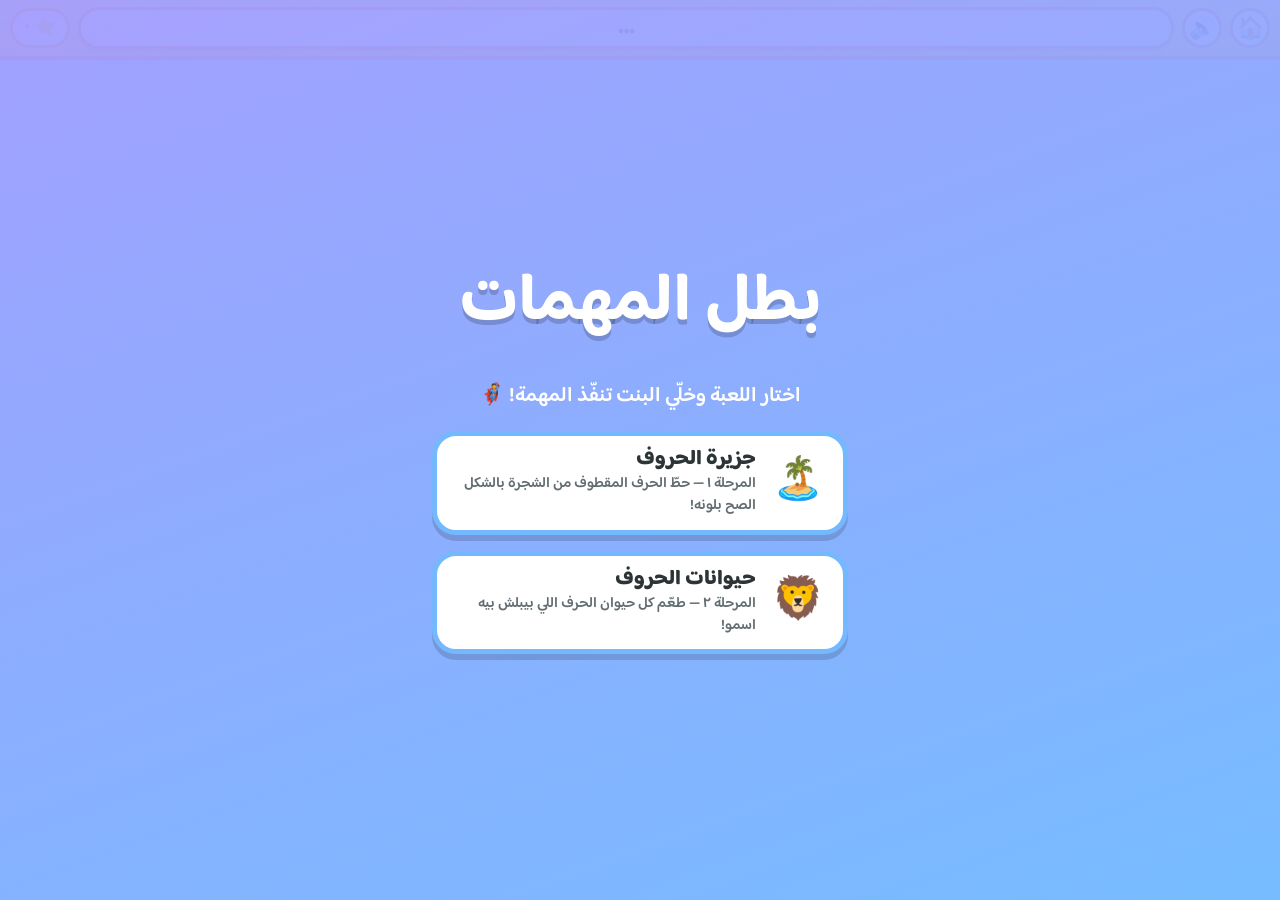
==== index.html @ 6ea1db7a "Mission Hero - first online deploy" ====
<!DOCTYPE html>
<html lang="ar" dir="rtl">
<head>
  <meta charset="UTF-8" />
  <meta name="viewport" content="width=device-width, initial-scale=1, maximum-scale=1, user-scalable=no, viewport-fit=cover" />
  <title>بطل المهمات — ألعاب تعليمية</title>
  <link rel="preconnect" href="https://fonts.googleapis.com" />
  <link rel="preconnect" href="https://fonts.gstatic.com" crossorigin />
  <link href="https://fonts.googleapis.com/css2?family=Baloo+Bhaijaan+2:wght@500;700;800&display=swap" rel="stylesheet" />
  <link rel="stylesheet" href="style.css" />
</head>
<body>
  <div id="app">
    <div id="hud">
      <button id="btn-home" title="قائمة الألعاب">🏠</button>
      <button id="btn-audio" title="أعد سماع المهمة">🔊</button>
      <div id="mission-banner">…</div>
      <div id="stars">⭐ <span id="star-count">٠</span></div>
    </div>

    <div id="scene3d"></div>

    <div id="start-screen">
      <h1>بطل المهمات</h1>
      <p>اختار اللعبة وخلّي البنت تنفّذ المهمة! 🦸</p>
      <div id="menu-games"></div>
    </div>

    <div id="finale">
      <div class="card">
        <div class="trophy">🏆</div>
        <h2>أكملت كل المهمات!</h2>
        <p>أنت بطل حقيقي!</p>
        <button id="btn-again">العب من جديد</button>
      </div>
    </div>

    <canvas id="confetti"></canvas>
  </div>
  <script type="module" src="core.js"></script>
</body>
</html>
---- style.css ----
* { margin: 0; padding: 0; box-sizing: border-box; -webkit-tap-highlight-color: transparent; }
html, body { height: 100%; }
body {
  font-family: 'Baloo Bhaijaan 2', 'Segoe UI', system-ui, sans-serif;
  overflow: hidden; user-select: none; touch-action: manipulation; background: #9be7ff;
}
#app { position: fixed; inset: 0; display: flex; flex-direction: column; }

/* ===== الشريط العلوي ===== */
#hud { z-index: 5; display: flex; align-items: center; gap: .5rem; padding: .45rem .6rem;
  background: linear-gradient(#ffeaa7, #fdcb6e); border-bottom: 4px solid #e17055; }
#btn-home, #btn-audio { flex: none; width: 2.5rem; height: 2.5rem; font-size: 1.35rem; line-height: 1;
  border-radius: 50%; background: #fff; border: 3px solid #e17055; cursor: pointer; padding: 0; }
#mission-banner { flex: 1; min-width: 0; background: #fff; border: 3px solid #e17055; border-radius: 999px;
  padding: .1rem 1rem; text-align: center; font-weight: 800; color: #2d3436;
  font-size: clamp(.95rem, 4vw, 1.5rem); box-shadow: 0 3px 0 rgba(0,0,0,.12); line-height: 1.35; }
#stars { flex: none; background: #fff; border: 3px solid #f39c12; border-radius: 999px;
  padding: .1rem .7rem; font-weight: 800; font-size: 1.1rem; color: #e67e22; white-space: nowrap; }

/* ===== مشهد الـ 3D ===== */
#scene3d { position: relative; flex: 1; overflow: hidden; }
#scene3d canvas { display: block; width: 100%; height: 100%; touch-action: none; }

/* ===== شاشة البداية والنهاية ===== */
#start-screen { position: absolute; inset: 0; z-index: 20; padding: 1.5rem;
  display: flex; flex-direction: column; align-items: center; justify-content: center; gap: 1.1rem;
  text-align: center; background: linear-gradient(160deg, rgba(162,155,254,.94), rgba(116,185,255,.94)); }
#start-screen h1 { color: #fff; font-size: clamp(2.4rem, 10vw, 4.2rem); text-shadow: 0 5px 0 rgba(0,0,0,.18); }
#start-screen p  { color: #fff; font-size: clamp(1rem, 4vw, 1.3rem); font-weight: 600; max-width: 30rem; }

/* قائمة الألعاب */
#menu-games { display: flex; flex-direction: column; gap: 1rem; width: min(92vw, 26rem); }
.game-card { font-family: inherit; cursor: pointer; display: flex; align-items: center; gap: 1rem;
  background: #fff; border: 5px solid #74b9ff; border-radius: 24px; padding: .7rem 1.2rem;
  box-shadow: 0 6px 0 rgba(0,0,0,.15); text-align: right; }
.game-card .emoji { font-size: 2.6rem; flex: none; }
.game-card .t { font-size: 1.3rem; font-weight: 800; color: #2d3436; line-height: 1.2; }
.game-card .d { font-size: .92rem; color: #636e72; font-weight: 600; line-height: 1.3; }
.game-card:active { transform: translateY(3px); box-shadow: 0 3px 0 rgba(0,0,0,.15); }
#btn-start { font-family: inherit; font-weight: 800; cursor: pointer;
  font-size: clamp(1.5rem, 6vw, 2.3rem); color: #2d3436; background: #ffeaa7;
  border: 5px solid #fff; border-radius: 999px; padding: .4rem 2.4rem;
  box-shadow: 0 8px 0 rgba(0,0,0,.18); }
#btn-start:active { transform: translateY(4px); box-shadow: 0 4px 0 rgba(0,0,0,.18); }

#finale { position: absolute; inset: 0; z-index: 25; display: none;
  align-items: center; justify-content: center; background: rgba(45,52,54,.55); }
#finale.show { display: flex; }
#finale .card { background: #fff; border-radius: 28px; padding: 2rem 2.6rem; text-align: center;
  border: 5px solid #fdcb6e; animation: pop-in .4s; }
#finale .trophy { font-size: 4rem; }
#finale h2 { color: #2d3436; margin: .4rem 0; }
#finale p { color: #636e72; margin-bottom: 1rem; }
#btn-again { font-family: inherit; font-weight: 800; cursor: pointer; font-size: 1.3rem;
  color: #fff; background: #00b894; border: none; border-radius: 999px; padding: .55rem 1.8rem;
  box-shadow: 0 5px 0 #00876c; }

#confetti { position: fixed; inset: 0; z-index: 30; pointer-events: none; }

/* ===== حركات ===== */
@keyframes shake   { 0%,100% { transform: translateX(0); } 25% { transform: translateX(-7px); } 75% { transform: translateX(7px); } }
@keyframes pop-in  { from { transform: scale(0); } to { transform: scale(1); } }
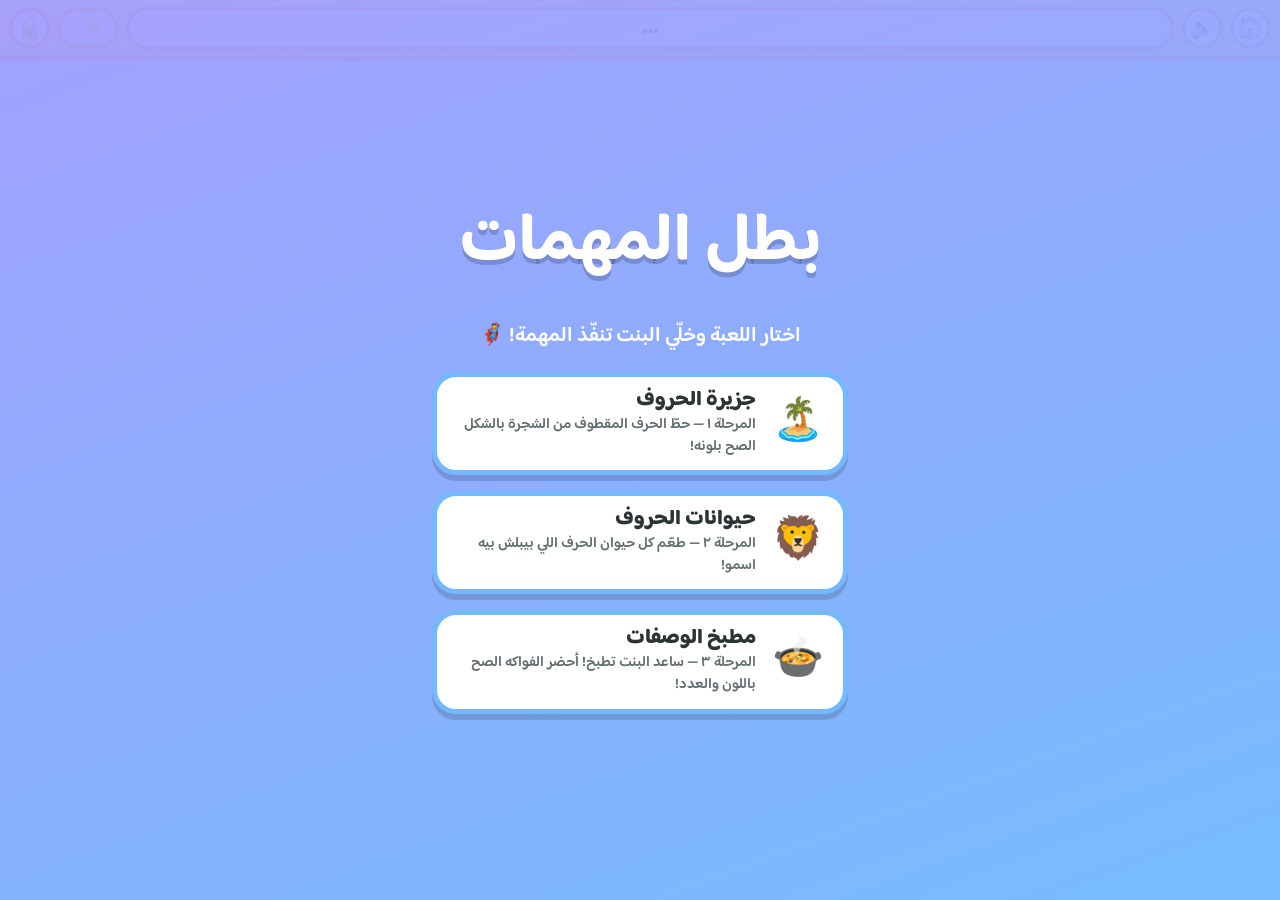
==== commit 6c5cf71f: "Stage 3 kitchen + admin voice recorder panel" ====
--- a/index.html
+++ b/index.html
@@ -16,6 +16,7 @@
       <button id="btn-audio" title="أعد سماع المهمة">🔊</button>
       <div id="mission-banner">…</div>
       <div id="stars">⭐ <span id="star-count">٠</span></div>
+      <button id="btn-admin" title="لوحة التحكم">🔒</button>
     </div>
 
     <div id="scene3d"></div>
--- a/style.css
+++ b/style.css
@@ -9,8 +9,39 @@
 /* ===== الشريط العلوي ===== */
 #hud { z-index: 5; display: flex; align-items: center; gap: .5rem; padding: .45rem .6rem;
   background: linear-gradient(#ffeaa7, #fdcb6e); border-bottom: 4px solid #e17055; }
-#btn-home, #btn-audio { flex: none; width: 2.5rem; height: 2.5rem; font-size: 1.35rem; line-height: 1;
+#btn-home, #btn-audio, #btn-admin { flex: none; width: 2.5rem; height: 2.5rem; font-size: 1.35rem; line-height: 1;
   border-radius: 50%; background: #fff; border: 3px solid #e17055; cursor: pointer; padding: 0; }
+
+/* ===== لوحة تحكم التسجيلات ===== */
+#admin { position: fixed; inset: 0; z-index: 40; display: none;
+  align-items: center; justify-content: center; background: rgba(45,52,54,.6); padding: .8rem; }
+.admin-card { background: #fff; border-radius: 22px; border: 5px solid #a29bfe;
+  width: min(96vw, 34rem); max-height: 92vh; display: flex; flex-direction: column; padding: 1rem; }
+.admin-head { display: flex; align-items: center; justify-content: space-between; margin-bottom: .5rem; }
+.admin-head b { color: #2d3436; }
+#admin-close { border: none; background: #dfe6e9; border-radius: 50%; width: 2.2rem; height: 2.2rem;
+  font-size: 1.1rem; cursor: pointer; }
+#admin-login p, .admin-note { color: #636e72; font-size: .92rem; line-height: 1.5; }
+#admin-pass { width: 60%; font-family: inherit; font-size: 1.1rem; padding: .4rem .8rem;
+  border: 3px solid #a29bfe; border-radius: 12px; }
+#admin-enter { font-family: inherit; font-weight: 800; cursor: pointer; margin-inline-start: .5rem;
+  background: #6c5ce7; color: #fff; border: none; border-radius: 12px; padding: .5rem 1.3rem; font-size: 1rem; }
+#admin-err { color: #d63031; font-weight: 700; margin-top: .4rem; min-height: 1.2rem; }
+#admin-list { overflow-y: auto; margin-top: .4rem; }
+#admin-list summary { cursor: pointer; font-weight: 800; color: #2d3436; padding: .45rem .2rem; }
+.slot-row { display: flex; align-items: center; gap: .5rem; padding: .45rem .3rem;
+  border-bottom: 1px solid #f0f3f5; }
+.slot-row.recorded { background: #eafaf1; }
+.slot-info { flex: 1; min-width: 0; display: flex; flex-direction: column; }
+.slot-info b { color: #6c5ce7; font-size: .8rem; direction: ltr; text-align: right; }
+.slot-info span { color: #2d3436; font-size: .92rem; font-weight: 600; line-height: 1.3; }
+.slot-btns { flex: none; display: flex; gap: .3rem; }
+.slot-play, .slot-rec, .slot-del { font-family: inherit; cursor: pointer; border: none;
+  border-radius: 10px; padding: .4rem .55rem; font-size: .85rem; font-weight: 800; }
+.slot-play { background: #74b9ff; color: #fff; }
+.slot-rec { background: #00b894; color: #fff; }
+.slot-rec.recording { background: #d63031; animation: pulse 1s infinite; }
+.slot-del { background: #fab1a0; color: #fff; }
 #mission-banner { flex: 1; min-width: 0; background: #fff; border: 3px solid #e17055; border-radius: 999px;
   padding: .1rem 1rem; text-align: center; font-weight: 800; color: #2d3436;
   font-size: clamp(.95rem, 4vw, 1.5rem); box-shadow: 0 3px 0 rgba(0,0,0,.12); line-height: 1.35; }
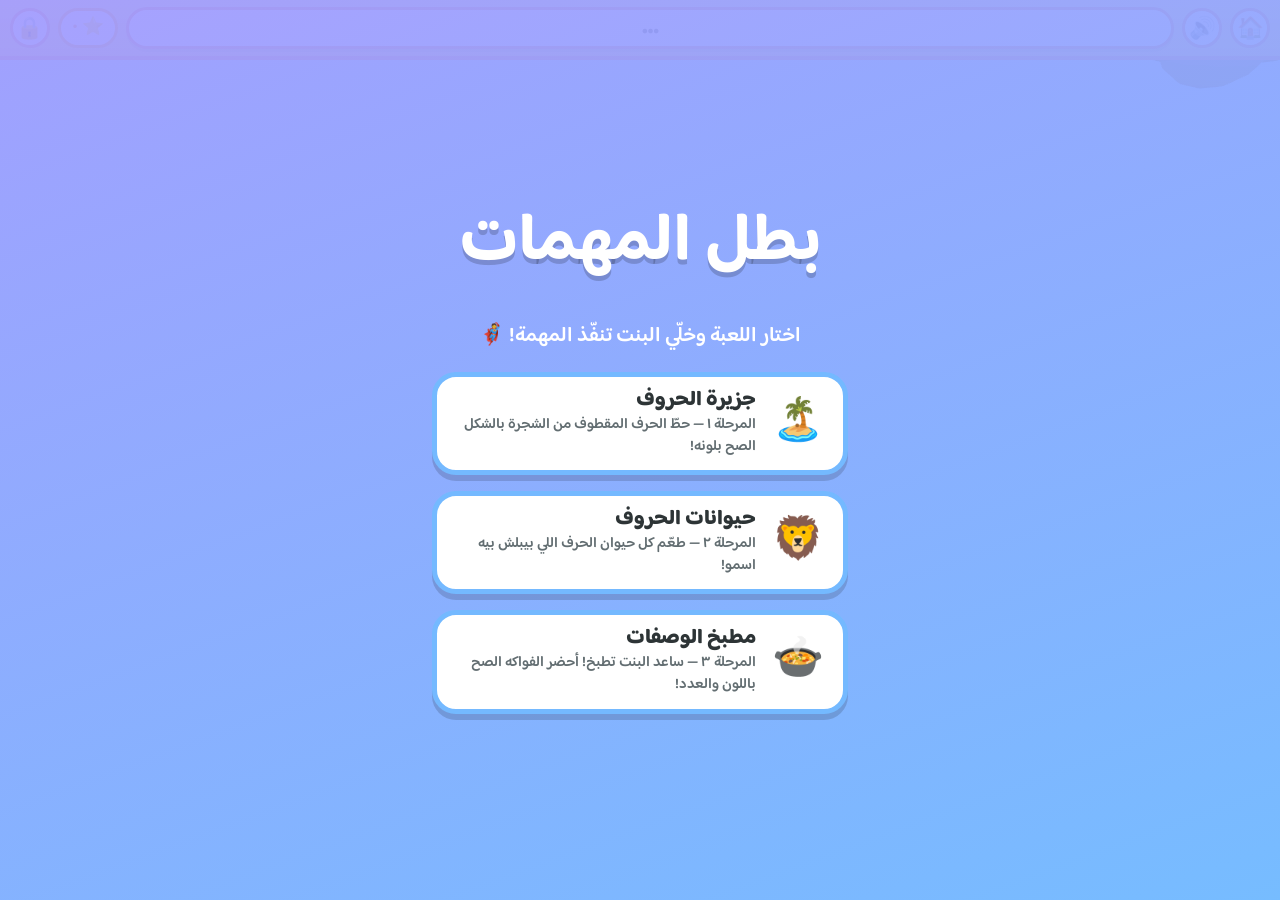
==== commit a3412733: "Cache-bust module URLs (v=3)" ====
--- a/index.html
+++ b/index.html
@@ -38,6 +38,6 @@
 
     <canvas id="confetti"></canvas>
   </div>
-  <script type="module" src="core.js"></script>
+  <script type="module" src="core.js?v=3"></script>
 </body>
 </html>
--- a/style.css
+++ b/style.css
@@ -16,7 +16,8 @@
 #admin { position: fixed; inset: 0; z-index: 40; display: none;
   align-items: center; justify-content: center; background: rgba(45,52,54,.6); padding: .8rem; }
 .admin-card { background: #fff; border-radius: 22px; border: 5px solid #a29bfe;
-  width: min(96vw, 34rem); max-height: 92vh; display: flex; flex-direction: column; padding: 1rem; }
+  width: min(96vw, 34rem); max-height: 92vh; display: flex; flex-direction: column;
+  padding: 1rem; overflow: hidden; }
 .admin-head { display: flex; align-items: center; justify-content: space-between; margin-bottom: .5rem; }
 .admin-head b { color: #2d3436; }
 #admin-close { border: none; background: #dfe6e9; border-radius: 50%; width: 2.2rem; height: 2.2rem;
@@ -27,7 +28,11 @@
 #admin-enter { font-family: inherit; font-weight: 800; cursor: pointer; margin-inline-start: .5rem;
   background: #6c5ce7; color: #fff; border: none; border-radius: 12px; padding: .5rem 1.3rem; font-size: 1rem; }
 #admin-err { color: #d63031; font-weight: 700; margin-top: .4rem; min-height: 1.2rem; }
-#admin-list { overflow-y: auto; margin-top: .4rem; }
+#admin-list { overflow-y: auto; -webkit-overflow-scrolling: touch;
+  margin-top: .4rem; max-height: calc(92vh - 10rem); }
+#admin-export { font-family: inherit; font-weight: 800; cursor: pointer; width: 100%;
+  background: #fdcb6e; color: #2d3436; border: none; border-radius: 12px;
+  padding: .55rem; font-size: 1rem; margin-bottom: .2rem; }
 #admin-list summary { cursor: pointer; font-weight: 800; color: #2d3436; padding: .45rem .2rem; }
 .slot-row { display: flex; align-items: center; gap: .5rem; padding: .45rem .3rem;
   border-bottom: 1px solid #f0f3f5; }
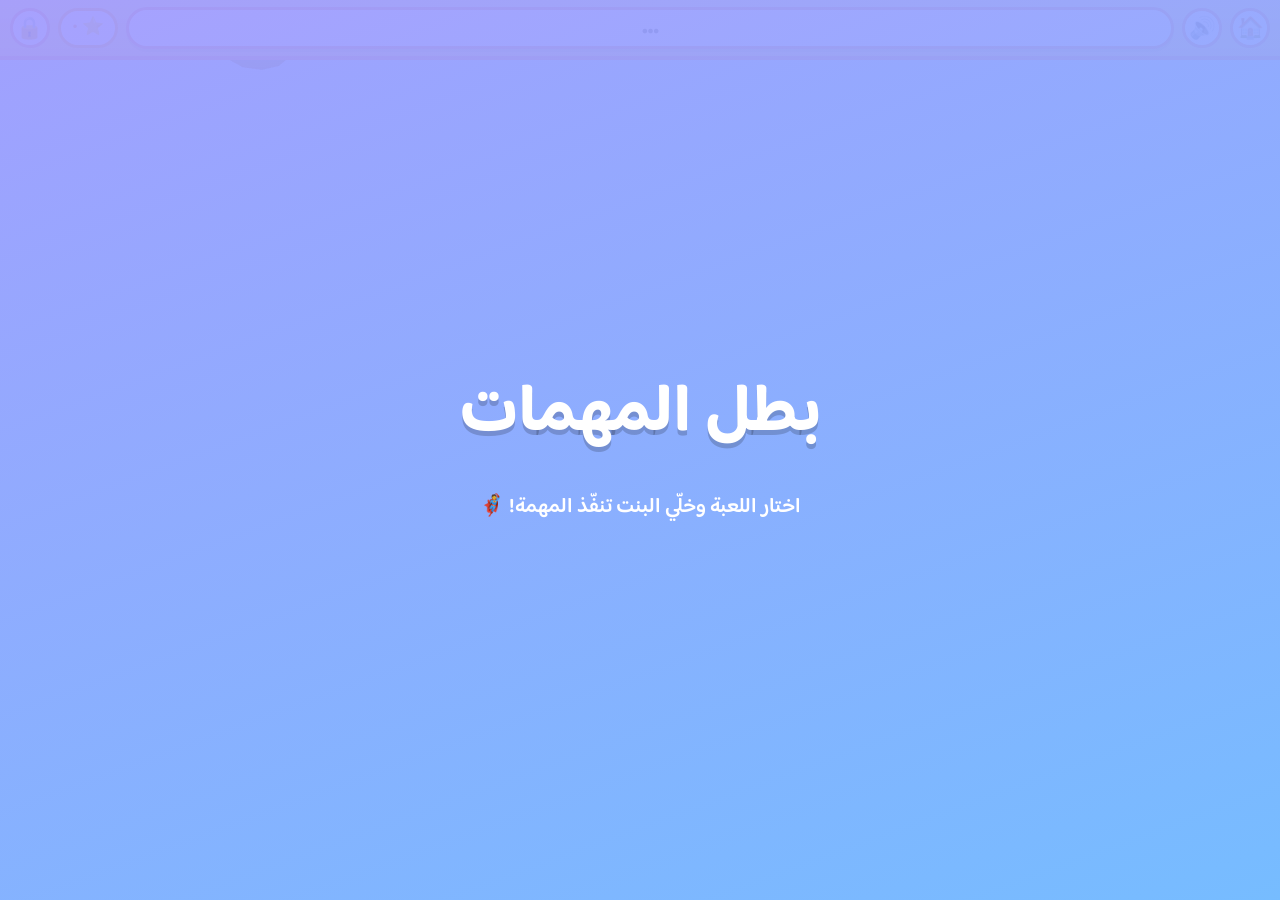
==== commit 1db76cf9: "Fix admin list freeze: single indexeddb pass + cached connection (v4)" ====
--- a/index.html
+++ b/index.html
@@ -38,6 +38,6 @@
 
     <canvas id="confetti"></canvas>
   </div>
-  <script type="module" src="core.js?v=3"></script>
+  <script type="module" src="core.js?v=4"></script>
 </body>
 </html>
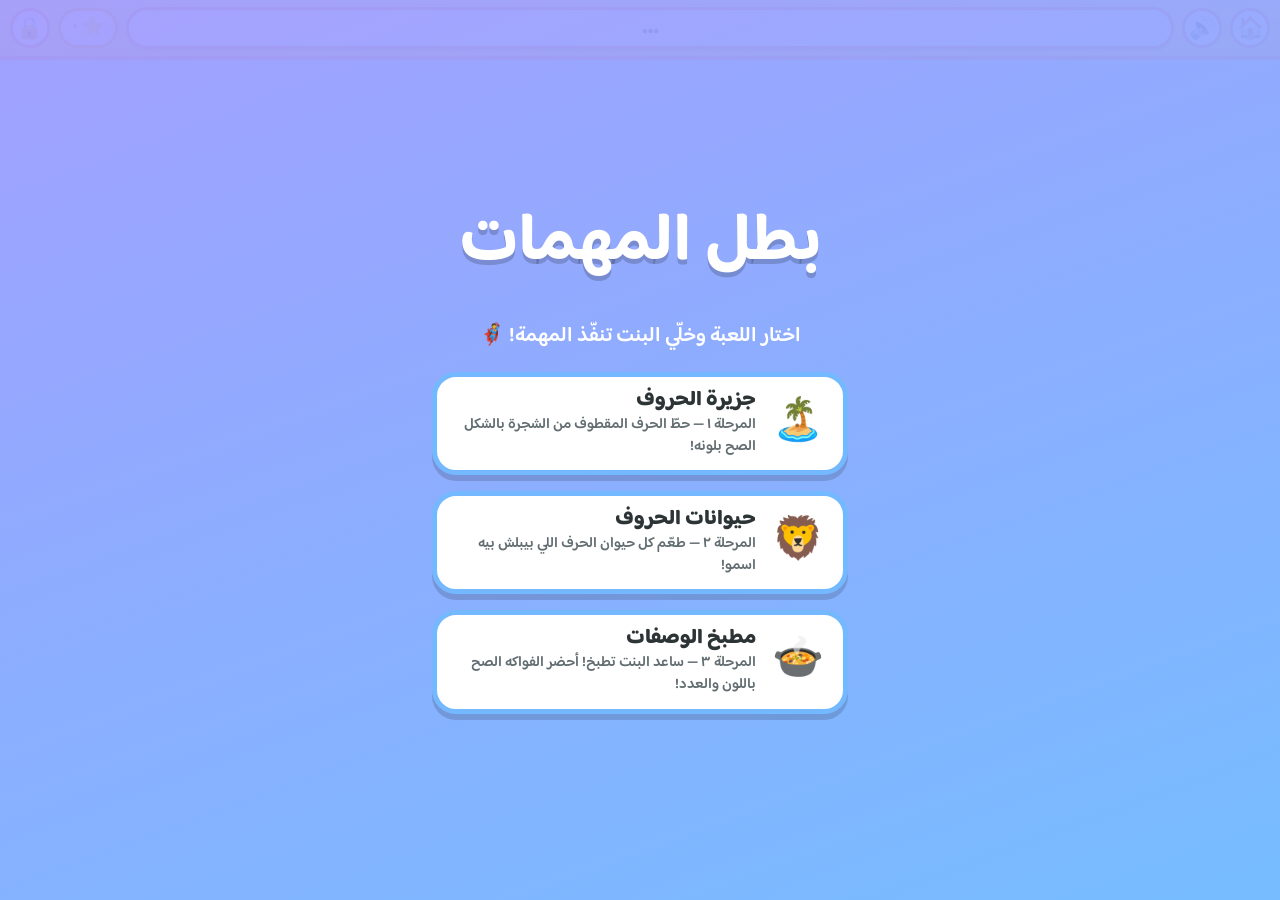
==== commit 61d76d2f: "Portrait camera framing, inset() compat, full-width login, backdrop close (v5)" ====
--- a/index.html
+++ b/index.html
@@ -38,6 +38,6 @@
 
     <canvas id="confetti"></canvas>
   </div>
-  <script type="module" src="core.js?v=4"></script>
+  <script type="module" src="core.js?v=5"></script>
 </body>
 </html>
--- a/style.css
+++ b/style.css
@@ -4,7 +4,7 @@
   font-family: 'Baloo Bhaijaan 2', 'Segoe UI', system-ui, sans-serif;
   overflow: hidden; user-select: none; touch-action: manipulation; background: #9be7ff;
 }
-#app { position: fixed; inset: 0; display: flex; flex-direction: column; }
+#app { position: fixed; top: 0; left: 0; right: 0; bottom: 0; display: flex; flex-direction: column; }
 
 /* ===== الشريط العلوي ===== */
 #hud { z-index: 5; display: flex; align-items: center; gap: .5rem; padding: .45rem .6rem;
@@ -13,7 +13,7 @@
   border-radius: 50%; background: #fff; border: 3px solid #e17055; cursor: pointer; padding: 0; }
 
 /* ===== لوحة تحكم التسجيلات ===== */
-#admin { position: fixed; inset: 0; z-index: 40; display: none;
+#admin { position: fixed; top: 0; left: 0; right: 0; bottom: 0; z-index: 40; display: none;
   align-items: center; justify-content: center; background: rgba(45,52,54,.6); padding: .8rem; }
 .admin-card { background: #fff; border-radius: 22px; border: 5px solid #a29bfe;
   width: min(96vw, 34rem); max-height: 92vh; display: flex; flex-direction: column;
@@ -22,11 +22,14 @@
 .admin-head b { color: #2d3436; }
 #admin-close { border: none; background: #dfe6e9; border-radius: 50%; width: 2.2rem; height: 2.2rem;
   font-size: 1.1rem; cursor: pointer; }
+#admin-login { display: flex; flex-direction: column; gap: .6rem; }
 #admin-login p, .admin-note { color: #636e72; font-size: .92rem; line-height: 1.5; }
-#admin-pass { width: 60%; font-family: inherit; font-size: 1.1rem; padding: .4rem .8rem;
-  border: 3px solid #a29bfe; border-radius: 12px; }
-#admin-enter { font-family: inherit; font-weight: 800; cursor: pointer; margin-inline-start: .5rem;
-  background: #6c5ce7; color: #fff; border: none; border-radius: 12px; padding: .5rem 1.3rem; font-size: 1rem; }
+#admin-pass { width: 100%; font-family: inherit; font-size: 1.15rem; padding: .6rem .8rem;
+  border: 3px solid #a29bfe; border-radius: 12px; box-sizing: border-box; }
+#admin-enter { font-family: inherit; font-weight: 800; cursor: pointer; width: 100%;
+  background: #6c5ce7; color: #fff; border: none; border-radius: 12px; padding: .7rem; font-size: 1.15rem; }
+#admin-enter:active { background: #5847c9; }
+#admin-close:active { background: #b2bec3; }
 #admin-err { color: #d63031; font-weight: 700; margin-top: .4rem; min-height: 1.2rem; }
 #admin-list { overflow-y: auto; -webkit-overflow-scrolling: touch;
   margin-top: .4rem; max-height: calc(92vh - 10rem); }
@@ -58,7 +61,7 @@
 #scene3d canvas { display: block; width: 100%; height: 100%; touch-action: none; }
 
 /* ===== شاشة البداية والنهاية ===== */
-#start-screen { position: absolute; inset: 0; z-index: 20; padding: 1.5rem;
+#start-screen { position: absolute; top: 0; left: 0; right: 0; bottom: 0; z-index: 20; padding: 1.5rem;
   display: flex; flex-direction: column; align-items: center; justify-content: center; gap: 1.1rem;
   text-align: center; background: linear-gradient(160deg, rgba(162,155,254,.94), rgba(116,185,255,.94)); }
 #start-screen h1 { color: #fff; font-size: clamp(2.4rem, 10vw, 4.2rem); text-shadow: 0 5px 0 rgba(0,0,0,.18); }
@@ -79,7 +82,7 @@
   box-shadow: 0 8px 0 rgba(0,0,0,.18); }
 #btn-start:active { transform: translateY(4px); box-shadow: 0 4px 0 rgba(0,0,0,.18); }
 
-#finale { position: absolute; inset: 0; z-index: 25; display: none;
+#finale { position: absolute; top: 0; left: 0; right: 0; bottom: 0; z-index: 25; display: none;
   align-items: center; justify-content: center; background: rgba(45,52,54,.55); }
 #finale.show { display: flex; }
 #finale .card { background: #fff; border-radius: 28px; padding: 2rem 2.6rem; text-align: center;
@@ -91,7 +94,7 @@
   color: #fff; background: #00b894; border: none; border-radius: 999px; padding: .55rem 1.8rem;
   box-shadow: 0 5px 0 #00876c; }
 
-#confetti { position: fixed; inset: 0; z-index: 30; pointer-events: none; }
+#confetti { position: fixed; top: 0; left: 0; right: 0; bottom: 0; z-index: 30; pointer-events: none; }
 
 /* ===== حركات ===== */
 @keyframes shake   { 0%,100% { transform: translateX(0); } 25% { transform: translateX(-7px); } 75% { transform: translateX(7px); } }
